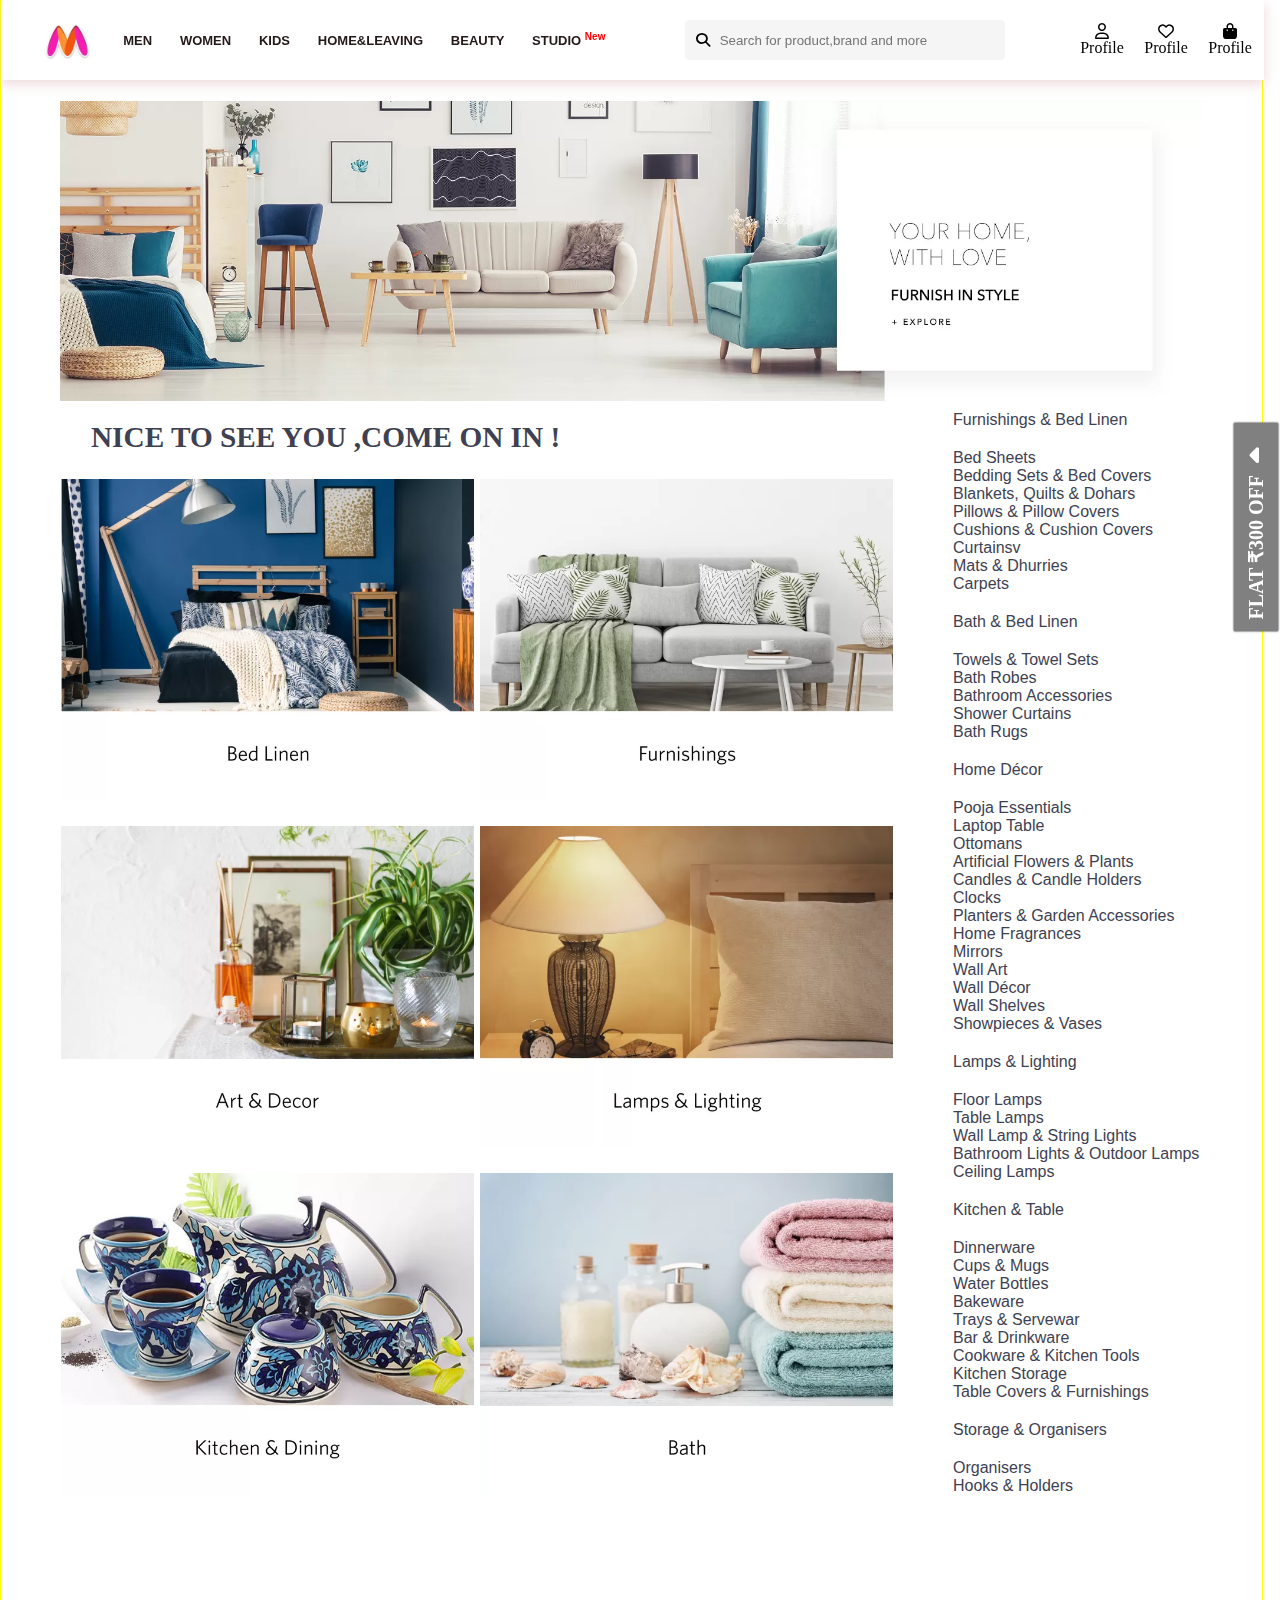
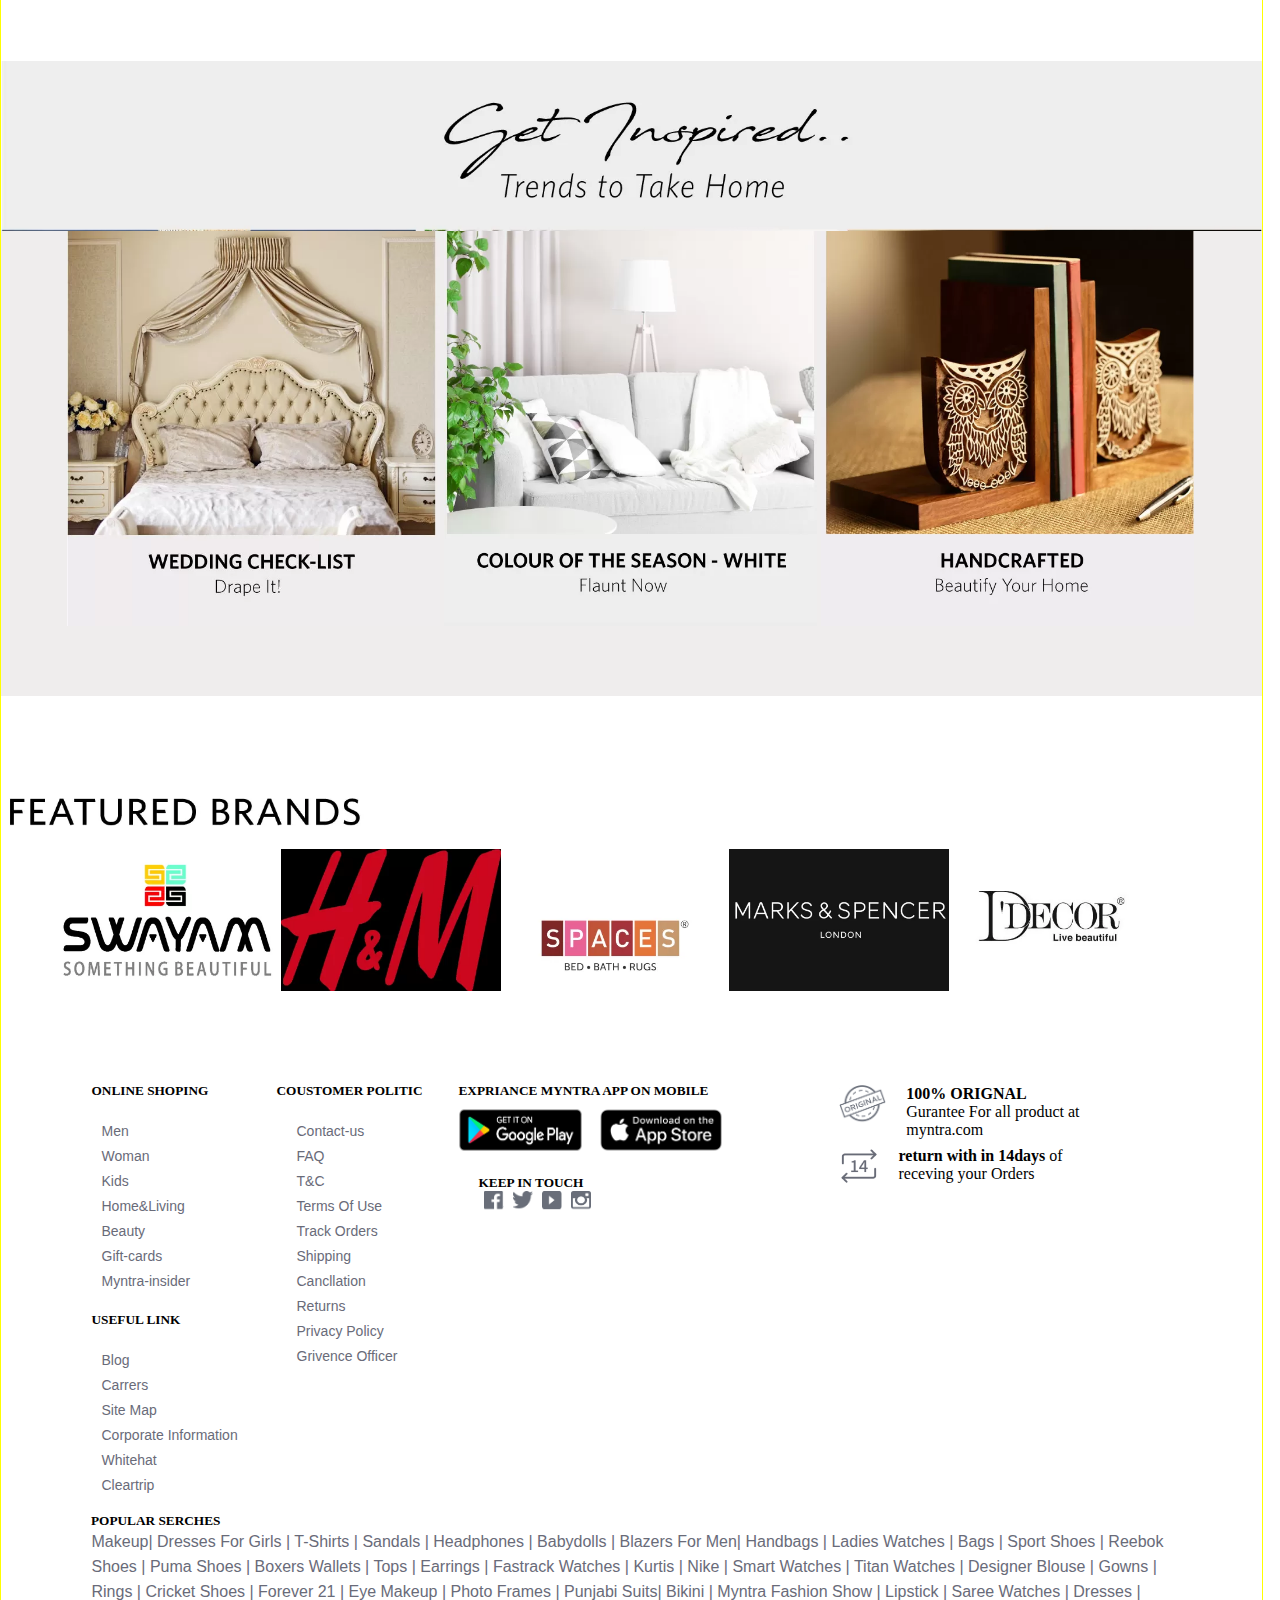
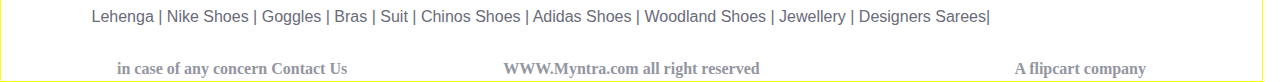
==== home&leaving.html @ 9f78d3a7 "init" ====
<!DOCTYPE html>
<html lang="en">
<head>
   
    <title>Document</title>
    <link rel="stylesheet" href="css/style.css">
    <link rel="stylesheet" href="https://cdnjs.cloudflare.com/ajax/libs/font-awesome/6.7.2/css/all.min.css"  />

</head>
<body>
    <header>
    <div class="container">
        <div class="logo"><a href="index.html"><img src="myntra.jpg" alt="" width="100%" height="100%"></a></div>
     <nav>
        <div><a href="">MEN</a> <div class="mega-menu">
            <div class="c-1">
                <ul>
                    <h4 style="color: palevioletred; margin-top: 10px;">Top Wear</h4>
                    
                        <li>Kurtas & Suits</li>
                        <li>Kurtis, Tunics & Tops</li>
                        <li>Sarees</li>
                        <li>Ethnic Wear</li>
                        <li>Leggings, Salwars & Churidars</li>
                        <li>Skirts & Palazzos</li>
                        <li>Dress Materials</li>
                        <li>Lehenga Cholis</li>
                        <li>Dupattas & Shawls</li>
                        <li>Jackets</li>
                     </ul>
                     <ul>
                        <h4 style="color: palevioletred; margin-top: 30px;">Indian & Festiv Wear</h4>
                       
                            <li>Kurtas & Kurta Sets</li>
                            <li>Sherwanis</li>
                            <li>Nehru Jackets</li>
                            <li>Dhotis</li>
                          </ul>
            </div>
            <div class="c-2">
                <ul>
                    <h4 style="color: palevioletred; margin-top: 10px;">Bottom-wear</h4>
                    
                        <li>Jeans</li>
                        <li>Casual Trousers</li>
                        <li>Formal Trousers</li>
                        <li>Shorts</li>
                        <li>Track Pants & Joggers</li>
                      
                      
                </ul>
                <ul>
                    <h4 style="color: palevioletred; margin: top 20px; ;">innerwear & slepwear</h4>
                    
                        <li>Briefs & Trunks</li>
                        <li>Boxers</li>
                        <li>Vests</li>
                        <li>Sleepwear & Loungewear</li>
                        <li>Thermals</li>
                      
                      
                </ul>
                <h4 style="color: palevioletred; margin-top: 30px;">Plus size</h4>
            </div>
            <div class="c-3">
                <ul>
                    <h4 style="color: palevioletred; margin-top: 10px;">Foot wear</h4>
                    
                        <li>Casual Shoes</li>
                        <li>Sports Shoes</li>
                        <li>Formal Shoes</li>
                        <li>Sneakers</li>
                        <li>Sandals & Floaters</li>
                        <li>Flip Flops</li>
                        <li>Socks</li>
                      
                      
                </ul>
                <h4 style="color: palevioletred; margin-top: 20px;">personal care & Grooming</h4>
                <h4 style="color: palevioletred; margin-top: 30px;">Sunglasses & Fram </h4>
                <h4 style="color: palevioletred; margin-top: 40px;">Watches</h4>
            </div>
            <div class="c-4">
                <ul>
                    <h4 style="color: palevioletred; margin-top: 10px;">Sports & ActiveWear</h4>
                    
                        <li>Sports Shoes</li>
                        <li>Sports Sandals</li>
                        <li>Active T-Shirts</li>
                        <li>Track Pants & Shorts</li>
                        <li>Tracksuits</li>
                        <li>Jackets & Sweatshirts</li>
                        <li>Sports Accessories</li>
                        <li>Swimwear</li>
                       </ul>
                       <ul>
                        <h4 style="color: palevioletred; margin-top: 30px;"> Godgest</h4>
                        <ul>
                            <li>Smart Wearables</li>
                            <li>Fitness Gadgets</li>
                            <li>Headphones</li>
                            <li>Speakers</li>
                          </ul>
                          
                       </ul>
            </div>
            <div class="c-5">
                <ul>
                    <h4 style="color: palevioletred; margin-top: 10px;">Fashion Assecorees</h4>
                    
                        <li>Wallets</li>
                        <li>Belts</li>
                        <li>Perfumes & Body Mists</li>
                        <li>Trimmers</li>
                        <li>Deodorants</li>
                        <li>Ties, Cufflinks & Pocket Squares</li>
                        <li>Accessory Gift Sets</li>
                        <li>Caps & Hats</li>
                        <li>Mufflers, Scarves & Gloves</li>
                        <li>Phone Cases</li>
                        <li>Rings & Wristwear</li>
                        <li>Helmets</li>
                        </ul>
                        <h4 style="color: palevioletred; margin-top: 30px;">Bags & backpacks</h4>
                        <h4 style="color: palevioletred; margin-top: 30px;">Loggeses & Trollyes</h4>
            </div>
        </div>
        </div>
        <div><a href="">WOMEN</a>
            <div class="mega-menu">
                <div class="c-1">
                    <ul>
                        <h4 style="color: palevioletred; margin-top: 10px;">indian & Fusion wear</h4>
                        
                        
                            <li>Kurtas & Suits</li>
                            <li>Kurtis, Tunics & Tops</li>
                            <li>Sarees</li>
                            <li>Ethnic Wear</li>
                            <li>Leggings, Salwars & Churidars</li>
                            <li>Skirts & Palazzos</li>
                            <li>Dress Materials</li>
                            <li>Lehenga Cholis</li>
                            <li>Dupattas & Shawls</li>
                            <li>Jackets</li>
                          
                          
                         </ul>
                         <ul>
                            <h4 style="color: palevioletred; margin-top: 30px;">Belts, Scarves & More</h4>
                            <h4 style="color: palevioletred; margin-top: 40px;">Watches & Wearables</h4>
                           
                              
                              </ul>
                </div>
                <div class="c-2">
                    <ul>
                        <h4 style="color: palevioletred; margin-top: 10px;">Westa Wear</h4>
                        
                        
                            <li>Dresses</li>
                            <li>Tops</li>
                            <li>Tshirts</li>
                            <li>Jeans</li>
                            <li>Trousers & Capris</li>
                            <li>Shorts & Skirts</li>
                            <li>Co-ords</li>
                            <li>Playsuits</li>
                            <li>Jumpsuits</li>
                            <li>Shrugs</li>
                            <li>Sweaters & Sweatshirts</li>
                            <li>Jackets & Coats</li>
                            <li>Blazers & Waistcoats</li>
                            <h4 style="color: palevioletred; margin-top: 30px;">Plus size</h4>
                          </ul>
                   
                   
                </div>
                <div class="c-3">
                    <ul>
                        <h4 style="color: palevioletred; margin-top: 10px;">Meternity</h4>
                        <h4 style="color: palevioletred; margin-top: 20px;">Sunglasses & Fram</h4>
                        <h4 style="color: palevioletred; margin-top: 20px;">footwear</h4>
                             <li>Flats</li>
                            <li>Casual Shoes</li>
                            <li>Sports Shoes</li>
                            <li>Formal Shoes</li>
                            <li>Sneakers</li>
                            <li>Sandals & Floaters</li>
                            <li>Flip Flops</li>
                            <li>Socks</li>
                          
                          
                    </ul>
                   
                   <ul> <h4 style="color: palevioletred; margin-top: 20px;">personal care & Grooming</h4>
                    
                        <li>Clothing</li>
                        <li>Footwear</li>
                        <li>Sports Accessories</li>
                        <li>Sports Equipment</li>
                      
                      
                   </ul>
                </div>
                <div class="c-4">
                    <ul>
                        <h4 style="color: palevioletred; margin-top: 10px;">Lingri & slepwear</h4>
                        
                        
                            <li>Bra</li>
                            <li>Briefs</li>
                            <li>Shapewear</li>
                            <li>Sleepwear & Loungewear</li>
                            <li>Swimwear</li>
                            <li>Camisoles & Thermals</li>
                          
                          
                           </ul>
                           <ul>
                            <h4 style="color: palevioletred; margin-top: 30px;"> Beauty and personal care</h4>
                            <ul>
                                
                                    <li>Makeup</li>
                                    <li>Skincare</li>
                                    <li>Premium Beauty</li>
                                    <li>Lipsticks</li>
                                    <li>Fragrances</li>
                             
                              
                            </ul>
                </div>
                <div class="c-5">
                    <ul>
                        <h4 style="color: palevioletred; margin-top: 10px;">Gadgets</h4>
                        
                        
                            <li>Smart Wearables</li>
                            <li>Fitness Gadgets</li>
                            <li>Headphones</li>
                            <li>Speakers</li>
                          
                          
                            </ul>
                           <ul> <h4 style="color: palevioletred; margin-top: 30px;">Jewellery</h4>
                            
                                <li>Fashion Jewellery</li>
                                <li>Fine Jewellery</li>
                                <li>Earrings</li>

                                <h4 style="color: palevioletred; margin-top: 30px;">backpacks</h4>
                            <h4 style="color: palevioletred; margin-top: 30px;">Handbags, Bags & Wallets</h4>
                            <h4 style="color: palevioletred; margin-top: 30px;">Luggages & Trolleys</h4>
                              
                              
                        </ul>
                            
                           
                </div>
            </div>
           
            
        </div>
        <div><a href="">KIDS</a>
            <div class="mega-menu">
                <div class="c-1">
                    <ul>
                        <h4 style="color: palevioletred; margin-top: 10px;">Boys clothing</h4>
                        
                            <li>T-Shirts</li>
                            <li>Shirts</li>
                            <li>Shorts</li>
                            <li>Jeans</li>
                            <li>Trousers</li>
                            <li>Clothing Sets</li>
                            <li>Ethnic Wear</li>
                            <li>Track Pants & Pyjamas</li>
                            <li>Jacket, Sweater & Sweatshirts</li>
                            <li>Party Wear</li>
                            <li>Innerwear & Thermals</li>
                            <li>Nightwear & Loungewear</li>
                            <li>Value Packs</li>
                          
                          
                           
                         </ul>
                        
                </div>
                <div class="c-2">
                    <ul>
                        <h4 style="color: palevioletred; margin-top: 10px;">Bottom-wear</h4>
                        
                        
                            <li>Dresses</li>
                            <li>Tops</li>
                            <li>Tshirts</li>
                            <li>Clothing Sets</li>
                            <li>Lehenga Choli</li>
                            <li>Kurta Sets</li>
                            <li>Party Wear</li>
                            <li>Dungarees & Jumpsuits</li>
                            <li>Skirts & Shorts</li>
                            <li>Tights & Leggings</li>
                            <li>Jeans, Trousers & Capris</li>
                            <li>Jacket, Sweater & Sweatshirts</li>
                            <li>Innerwear & Thermals</li>
                            <li>Nightwear & Loungewear</li>
                            <li>Value Packs</li>
                          
                          
                          
                          
                    </ul>
                   
                   
                </div>
                <div class="c-3">
                    <ul>
                        <h4 style="color: palevioletred; margin-top: 10px;">Foot wear</h4>
                        
                        
                            <li>Casual Shoes</li>
                            <li>Flipflops</li>
                            <li>Sports Shoes</li>
                            <li>Flats</li>
                            <li>Sandals</li>
                            <li>Heels</li>
                            <li>School Shoes</li>
                            <li>Socks</li>
                     </ul>
                     <ul>
                    <h4 style="color: palevioletred; margin-top: 10px;">personal care & Grooming</h4>
                    
                        <li>Casual Shoes</li>
                        <li>Flipflops</li>
                        <li>Sports Shoes</li>
                        <li>Flats</li>
                        <li>Sandals</li>
                        <li>Heels</li>
                        <li>School Shoes</li>
                        <li>Socks</li>
                      
                      
                   </ul>
                </div>
                <div class="c-4">
                    <ul>
                        <h4 style="color: palevioletred; margin-top: 10px;">Infants</h4>
                        
                        
                            <li>Bodysuits</li>
                            <li>Rompers & Sleepsuits</li>
                            <li>Clothing Sets</li>
                            <li>Tshirts & Tops</li>
                            <li>Dresses</li>
                            <li>Bottom Wear</li>
                            <li>Winter Wear</li>
                            <li>Innerwear & Sleepwear</li>
                            <li>Infant Care</li>
                            <h4 style="color: palevioletred; margin-top: 30px;">Home&Bath</h4>
                            <h4 style="color: palevioletred; margin-top: 30px;"> Personal Care</h4>
                          
                           </ul>
                           
                            
                           
                </div>
                <div class="c-5">
                    <ul>
                        <h4 style="color: palevioletred; margin-top: 10px;">Kids Assecerios</h4>
                        
                        
                            <li>Bags & Backpacks</li>
                            <li>Watches</li>
                            <li>Jewellery & Hair Accessories</li>
                            <li>Sunglasses</li>
                            <li>Masks & Protective Gears</li>
                            <li>Caps & Hats</li>
                          
                          
                            </ul>
                           <ul><h4 style="color: palevioletred; margin-top: 30px;">Brands</h4>
                            
                                <li>H&M</li>
                                <li>Max Kids</li>
                                <li>Pantaloons</li>
                                <li>United Colors Of Benetton Kids</li>
                                <li>YK</li>
                                <li>U.S. Polo Assn. Kids</li>
                                <li>Mothercare</li>
                                <li>HRX</li>
                              
                              
                            </ul>
                           
                </div>
            </div>
           
            
        </div>
        <div><a href="index.html">HOME&LEAVING</a>
            <div class="mega-menu">
                <div class="c-1">
                    <ul>
                        <h4 style="color: gold; margin-top: 10px;">Beds In Furnishing</h4>
                        
                    
                            <li>Bed Runners</li>
                            <li>Mattress Protectors</li>
                            <li>Bedsheets</li>
                            <li>Bedding Sets</li>
                            <li>Blankets, Quilts & Dohars</li>
                            <li>Pillows & Pillow Covers</li>
                            <li>Bed Covers</li>
                            <li>Diwan Sets</li>
                            <li>Chair Pads & Covers</li>
                            <li>Sofa Covers</li>
                          
                          
                         </ul>
                         <ul>
                            <h4 style="color: gold; margin-top: 30px;">Flooring</h4>
                           
                            
                                <li>Floor Runners</li>
                                <li>Carpets</li>
                                <li>Floor Mats & Dhurries</li>
                                <li>Door Mats</li>
                              
                              
                              </ul>
                </div>
                <div class="c-2">
                    <ul>
                        <h4 style="color:gold; margin-top: 10px;">bath</h4>
                        
                        
                            <li>Bath Towels</li>
                            <li>Hand & Face Towels</li>
                            <li>Beach Towels</li>
                            <li>Towels Set</li>
                            <li>Bath Rugs</li>
                            <li>Bath Robes</li>
                            <li>Bathroom Accessories</li>
                            <li>Shower Curtains</li>
                         </ul>
                    <ul>
                        <h4 style="color: gold; margin: top 20px; ;">Lamps&Lighting</h4>
                        
                        
                            <li>Floor Lamps</li>
                            <li>Ceiling Lamps</li>
                            <li>Table Lamps</li>
                            <li>Wall Lamps</li>
                            <li>Outdoor Lamps</li>
                            <li>String Lights</li>
                         </ul>
                   
                </div>
                <div class="c-3">
                    <ul>
                        <h4 style="color: gold; margin-top: 10px;">Home Decor</h4>
                        
                        
                            <li>Plants & Planters</li>
                            <li>Aromas & Candles</li>
                            <li>Clocks</li>
                            <li>Mirrors</li>
                            <li>Wall Décor</li>
                            <li>Festive Decor</li>
                            <li>Pooja Essentials</li>
                            <li>Wall Shelves</li>
                            <li>Fountains</li>
                            <li>Showpieces & Vases</li>
                            <li>Ottoman</li>
                          
                            <h4 style="color: gold; margin-top: 20px;">Cushion&Cushion Cover</h4>
                            <h4 style="color: gold; margin-top: 30px;">Cortains </h4>   
                          
                    </ul>
        
                </div>
                <div class="c-4">
                    <ul>
                        <h4 style="color: gold; margin-top: 10px;">Home & gift sets</h4>
                        <h4 style="color:gold; margin-top: 20px;">Kitchan & Table</h4>
                        
                            <li>Table Runners</li>
                            <li>Dinnerware & Serveware</li>
                            <li>Cups and Mugs</li>
                            <li>Bakeware & Cookware</li>
                            <li>Kitchen Storage & Tools</li>
                            <li>Bar & Drinkware</li>
                            <li>Table Covers & Furnishings</li>
                             </ul>
                           <ul>
                            <h4 style="color: gold; margin-top: 30px;"> Storage</h4>
                            
                                <li>Bins</li>
                                <li>Hangers</li>
                                <li>Organisers</li>
                                <li>Hooks & Holders</li>
                                <li>Laundry Bags</li>
                              
                              
                           </ul>
                </div>
                <div class="c-5">
                    <ul style="line-height: 20px;">
                        <h4 style="color: gold; margin-top: 10px; ">Brands</h4>
                        
                        
                            <li>H&M</li>
                            <li>Marks & Spencer</li>
                            <li>Home Centre</li>
                            <li>Spaces</li>
                            <li>D'Decor</li>
                            <li>Story@Home</li>
                            <li>Pure Home & Living</li>
                            <li>Swayam</li>
                            <li>Raymond Home</li>
                            <li>Maspar</li>
                            <li>My Trident</li>
                            <li>Cortina</li>
                            <li>Random</li>
                            <li>Ellementry</li>
                            <li>ROMEE</li>
                            <li>SEJ by Nisha Gupta</li>
                          
                          
                            </ul>
                           
                </div>
            </div>
           
            
        </div>
        <div><a href="">BEAUTY</a>
            <div class="mega-menu">
                <div class="c-1">
                    <ul>
                        <h4 style="color: #0db7af; margin-top: 10px;">Makeup</h4>
                        
                        
                            <li>Lipstick</li>
                            <li>Lip Gloss</li>
                            <li>Lip Liner</li>
                            <li>Mascara</li>
                            <li>Eyeliner</li>
                            <li>Kajal</li>
                            <li>Eyeshadow</li>
                            <li>Foundation</li>
                            <li>Primer</li>
                            <li>Concealer</li>
                            <li>Compact</li>
                            <li>Nail Polish</li>
                          
                          
                         </ul>
                         
                </div>
                <div class="c-2">
                    <ul>
                        <h4 style="color:#0db7af; margin-top: 10px;">Skin-Care & Body</h4>
                        
                        
                            <li>Face Moisturiser</li>
                            <li>Cleanser</li>
                            <li>Masks & Peel</li>
                            <li>Sunscreen</li>
                            <li>Serum</li>
                            <li>Face Wash</li>
                            <li>Eye Cream</li>
                            <li>Lip Balm</li>
                            <li>Body Lotion</li>
                            <li>Body Wash</li>
                            <li>Body Scrub</li>
                            <li>Hand Cream</li>
                            
                            
                            <h4 style="color: #0db7af; margin: top 20px; ;">Body Care</h4>
                            <h4 style="color: #0db7af; margin: top 20px; ;">Masks</h4>
                           </ul>
                   
                  
                </div>
                <div class="c-3">
                    <ul>
                        <h4 style="color:#0db7af; margin-top: 10px;">Hearcare</h4>
                        
                        
                            <li>Shampoo</li>
                            <li>Conditioner</li>
                            <li>Hair Cream</li>
                            <li>Hair Oil</li>
                            <li>Hair Gel</li>
                            <li>Hair Color</li>
                            <li>Hair Serum</li>
                            <li>Hair Accessory</li>
                             <h4 style="color: #0db7af; margin-top: 20px;">Fragrances</h4>
                            <li>Perfume</li>
                            <li>Deodorant</li>
                            <li>Body Mist</li>
                          
                          
                    </ul>
                   
                   
                </div>
                <div class="c-4">
                    <ul>
                        <h4 style="color: #0db7af; margin-top: 10px;">>Appliances</h4>
                        
                    
                            
                            <li>Hair Straightener</li>
                            <li>Hair Dryer</li>
                            <li>Epilator</li>
                            <h4 style="color: #0db7af; margin-top: 30px;"> Men's Grooming</h4>
                            <li>Trimmers</li>
                            <li>Beard Oil</li>
                            <li>Hair Wax</li>
                            <h4 style="color: #0db7af; margin-top: 30px;">Beauty Gift & Makeup Set</h4>
                            <li>Beauty Gift</li>
                            <li>Makeup Kit</li>
                            <h4 style="color: #0db7af; margin-top: 30px;">Premium Beauty</h4>
                            <h4 style="color: #0db7af; margin-top: 30px;">Wellness & Hygiene</h4>
                             <ul>
                           
                           
                </div>
                <div class="c-5">
                    <ul style="line-height: 25px;">
                        <h4 style="color: #0db7af; margin-top: 10px;">Top Brands</h4>
                    
                            <li>Lakme</li>
                            <li>Maybelline</li>
                            <li>LOreal</li>
                            <li>Philips</li>
                            <li>Bath & Body Works</li>
                            <li>THE BODY SHOP</li>
                            <li>Biotique</li>
                            <li>Mamaearth</li>
                            <li>MCaffeine</li>
                            <li>Nivea</li>
                            <li>Lotus Herbals</li>
                            <li>LOreal Professionnel</li>
                            <li>KAMA AYURVEDA</li>
                            <li>M.A.C</li>
                            <li>Forest Essentials</li>
                             </ul>
                           
                </div>
            </div>
        </div>
        <div><a href="">STUDIO</a>
        <sup style="color: red; font-size: 10px;">New</sup>
    <div class="mega-menu-2">
        <div style="width: 103px; height: 29px; margin:auto; margin-top: 10px; "><img src="c:\Users\HP\Downloads\studio-logo-new.svg" width="100%" height="100%" alt=""></div>
        <h3 style="text-align: center; margin-top: 20px; ">Your daily inspiration for everything fashion</h3>
        <div style="width: 514px; height: 274px;margin: auto; margin-top: 20px;"><img src="image/virat.jpg" width="100%" height="100%" alt=""></div>
        <div style="width:150px ; height: 29px; margin: auto; border: 1px solid black; margin-top: 20px;"><h3 style="text-align: center; margin-top: 5px;">EXPLOR STUDIO ></h3></div>
        
        
    </div>
    </div>
        
     </nav>
     <div class="search-box">
        <i class="fa-solid fa-magnifying-glass"></i>
        <input placeholder="Search for product,brand and more" type="text">
     </div>

     <div class="profile-section">
        <div><i class="fa-regular fa-user"></i>
        <span>Profile</span></div>
        <div><i class="fa-regular fa-heart"></i>
            <span>Profile</span></div>
            <div><i class="fa-solid fa-bag-shopping"></i>
                <span>Profile</span>
        </div>
     </div>

       
        
    </div>
    <div class="offer">
        <div class="offer-icon"> <i class="fa-solid fa-caret-up"></i></div>
        <p style="transform: rotate(180deg);">FLAT ₹300 OFF</p>
     </div>
    <div class="h1">
        <img src="image/home.jpg" width="100%" height="100%" alt="">
    </div>
    <div class="h2">
    <div class="h2-1">
        <h3 style="margin-top: 20px; color: #3e4152; margin-left: 30px;">NICE TO SEE YOU ,COME ON IN !</h3>
        <div class="p1">
            <img class="item1" src="image/bedline.jpg" width="413px" height="100%" alt="">
            <img class="item1" src="image/furnishing.jpg" width="413px" height="100%" alt="">
        </div>
        <div class="p2">
            <img class="item1" src="image/art.jpg" width="413px" height="100%" alt="">
            <img class="item1" src="image/lamp.jpg" width="413px" height="100%" alt="">
        </div>
        <div class="p3">
            <img class="item1" src="image/kitchan.jpg" width="413px" height="100%" alt="">
            <img class="item1" src="image/bath.jpg" width="413px" height="100%"  alt="">
        </div>
        
    </div>
    <div class="h2-2">
        <ul style="margin-left: 50px; list-style: none;">
           <li style="margin-top: 10px;"> Furnishings & Bed Linen</li>
           <li style="margin-top: 20px; ">Bed Sheets</li>
           <li>Bedding Sets & Bed Covers</li>
           <li>Blankets, Quilts & Dohars</li>
           <li>Pillows & Pillow Covers</li>
           <li>Cushions & Cushion Covers</li>
           <li>Curtainsv
            <li>Mats & Dhurries</li>
            <li>Carpets</li>
            <li style="margin-top: 20px;  ">Bath & Bed Linen</li>
            <li style="margin-top: 20px;  ">Towels & Towel Sets</li>
            <li>Bath Robes</li>
            <li>Bathroom Accessories</li>
            <li>Shower Curtains</li>
            <li>Bath Rugs</li>
            <li style="margin-top: 20px;  ">Home Décor</li>
            <li style="margin-top: 20px;  ">Pooja Essentials</li>
            <li>Laptop Table</li>
            <li>Ottomans</li>
            <li>Artificial Flowers & Plants</li>
            <li>Candles & Candle Holders</li>
            <li>Clocks</li>
            <li>Planters & Garden Accessories</li>
            <li>Home Fragrances</li>
            <li>Mirrors</li>
            <li>Wall Art</li>
            <li>Wall Décor</li>
            <li>Wall Shelves</li>
            <li>Showpieces & Vases</li>
            <li style="margin-top: 20px;  ">Lamps & Lighting</li>
            <li style="margin-top: 20px;  ">Floor Lamps</li>
            <li>Table Lamps</li>
            <li>Wall Lamp & String Lights</li>
            <li>Bathroom Lights & Outdoor Lamps</li>
            <li>Ceiling Lamps</li>
            <li style="margin-top: 20px;  ">Kitchen & Table</li>
            <li style="margin-top: 20px;  ">Dinnerware</li>
            <li>Cups & Mugs</li>
            <li>Water Bottles</li>
            <li>Bakeware</li>
            <li>Trays & Servewar</li>
            <li>Bar & Drinkware</li>
            <li>Cookware & Kitchen Tools</li>
            <li>Kitchen Storage</li>
            <li>Table Covers & Furnishings</li>
            <li style="margin-top: 20px; ">Storage & Organisers</li>
            <li style="margin-top: 20px;  ">Organisers</li>
            <li>Hooks & Holders</li>
        </ul>
    </div>
     </div>
     <div class="h3"><img src="image/trend.jpg" width="100%" height="100%" alt=""></div>
     <div class="h4">
        <div class="h4-1">
            <img src="image/drap.jpg" width="373px" height="395px" alt="">
            <img src="image/flaunt.jpg" width="373px" height="395px" alt="">
            <img src="image/b.jpg" width="373px" height="395px" alt="">
        </div>
     </div>
     <div class="h5"><img src="image/h5.jpg" width="100%" height="100%" alt=""></div>
     <div class="h6">
        <div class="h6-1">
            <img src="image/h6-1.webp" width="220px" height="142px" alt="">
            <img src="image/h6-2.webp" width="220px" height="142px" alt="">
            <img src="image/h6-3.webp" width="220px" height="91px" alt="">
            <img src="image/h6-4.webp" width="220px" height="142px" alt="">
            <img src="image/h6-5.webp" width="220px" height="132px" alt="">
        </div>
     </div>
      <div class="top-contain">
            <div class="colum-1">
              <H5>ONLINE SHOPING </H5>
              <ul class="menu">
                <li><a href="">Men</a></li>
                <li><a href="">Woman</a></li>
                <li><a href="">Kids</a></li>
                <li><a href="">Home&Living</a></li>
                <li><a href="">Beauty</a></li>
                <li><a href="">Gift-cards</a></li>
                <li><a href="">Myntra-insider</a></li>
              </ul>
              <h5 >USEFUL LINK</h5>
              <ul class="menu">
                <li><a href="">Blog</a></li>
                <li><a href="">Carrers</a></li>
                <li><a href="">Site Map</a></li>
                <li><a href="">Corporate Information</a></li>
                <li><a href="">Whitehat</a></li>
                <li><a href="">Cleartrip</a></li>
              </ul>
            </div>
            <div class="colum-2">
                <h5>COUSTOMER POLITIC</h5>
                <ul class="menu-2">
                    <li><a href="">Contact-us</a></li>
                    <li><a href="">FAQ</a></li>
                    <li><a href="">T&C</a></li>
                    <li><a href="">Terms Of Use</a></li>
                    <li><a href="">Track Orders</a></li>
                    <li><a href="">Shipping</a></li>
                    <li><a href="">Cancllation</a></li>
                    <li><a href="">Returns</a></li>
                    <li><a href="">Privacy Policy</a></li>
                    <li><a href="">Grivence Officer</a></li>
                </ul>
            </div>
            <div class="colum-3">
                <h5>EXPRIANCE MYNTRA APP ON MOBILE</h5>
                <div class="store">
                <div class="play-store"><img src="image/play-store.jpg" alt="" width="123px" height="42px"></div>
                <div class="apple"><img src="image/apple.jpg" alt="" width="122px" height="42px"></div>
             </div>
              <div class="touch">
                <h5 style="padding-top: 20PX;">KEEP IN TOUCH</h5>
                <img style="margin-left:5px ;" src="image/FACBOOK.jpg" alt="" width="20px" height="20px">
                <img style="margin-left:5px ;" src="image/twitter,.jpg" alt="" width="20px" height="20px">
                <img style="margin-left:5px ;" src="image/youtube.jpg" alt="" width="20px" height="20px">
                <img style="margin-left:5px ;" src="image/instagram.jpg" alt="" width="20px" height="20px">
             </div>

             </div>
             <div class="colum-4">
                <div class="rakesh">
                    <img src="image/columm-4.jpg" width="48px" height="40x" alt="">
                    <p style="margin-left: 20px;"><b>100% ORIGNAL</b>  Gurantee For all product at myntra.com </p>
                </div>
                <div class="sunil">
                    <img src="image/colum-4-2.jpg" width="48px" height="40px" alt="">
                    <p style="margin-left: 20px;"><b>return with in 14days </b>of receving your Orders</p>
                </div>

             </div>

            
              
            </div>
            <div style="margin-left: 90px;"> <h5>POPULAR SERCHES</h5></div>
            <div class="paregraph-1">
                <p>Makeup|  Dresses For Girls | T-Shirts | Sandals | Headphones | Babydolls | Blazers For Men|  Handbags | Ladies Watches | Bags | Sport Shoes | Reebok Shoes | Puma Shoes | Boxers  Wallets | Tops | Earrings | Fastrack Watches | Kurtis | Nike | Smart Watches | Titan Watches | Designer Blouse | Gowns | Rings | Cricket Shoes | Forever 21 | Eye Makeup | Photo Frames | Punjabi Suits|  Bikini | Myntra Fashion Show | Lipstick | Saree  Watches | Dresses | Lehenga | Nike Shoes | Goggles | Bras | Suit | Chinos  Shoes | Adidas Shoes | Woodland Shoes | Jewellery | Designers Sarees|</p>
            </div>
            <div class="container-3">
                <div style="width: 326px; height: 20px; color: #94969f; text-align: start;"><h4>in case of any concern <a href="">Contact Us</a></h4></div>
                <div style="width: 326px; height: 20px; color: #94969f; text-align: center;"><h4>WWW.Myntra.com all right reserved </h4></div>
                <div style="width: 326px; height: 20px; color: #94969f; text-align: end;"><h4>A flipcart company</h4></div>
            </div>
    
    
</header>

    
</body>
</html>
---- css/style.css ----
*{
    margin: 0px;
    padding: 0px;
    box-sizing: border-box;
}
a{
    color: inherit;
    text-decoration: none;
}
 header{
    width: 1263px;
    border: 1px solid yellow;
   
   

 }
.container{
    width: 1263px;
    /* border: 1px solid red; */
    height: 80px;
    display: flex;
    justify-content: space-between;
    align-items: center;
    box-shadow: 0 4px 12px 0 rgba(222, 178, 182, 0.5);
    background-color: white;
    position: fixed;
    top: 0;
    /* margin-bottom: 30px; */

}
.logo{
    width: 53px;
    height: 55px;
    margin-left:40px ;
}
nav{
    width: 510px;
    height: 100%;
    /* border: 1px solid red; */
    display: flex;
    justify-content: space-around;
    align-items: center;
    font-size: 13px;
    color: rgb(36, 24, 24);
    font-family: Arial, Helvetica, sans-serif;
    font-weight: bolder;
    margin-left: -50px;
    

}
.search-box{
    width: 320px;
    height: 40px;
    border: 1px solid #f5f5f6;
    display: flex;
    align-items: center;
    gap: 10px;
    background-color:#f5f5f6;
    color: black;
    border-radius:4px;
    font-size: 14px;
    

    
}
    .search-box input{
        width: 100%;
        background-color: #f5f5f6;
        border: none;
        outline: none;
        

    }
    .search-box i{
        margin-left: 10px;

    }

.profile-section{
    width: 194px;
    height: 40px;
    /* border: 1px solid pink; */
    display: flex;
    
}
.profile-section>div{
    width: 33%;
    /* border: 1px solid red; */
    display: flex;
    flex-direction: column;
    justify-content: center;
    align-items: center;

    
}
.flat-off{
    width: 1063px;
    height: 83px;
    /* border: 1px solid red ; */
    margin: auto;
    margin-top: 100px;


}
.banner-2{
    width: 1063px;
    height: 279px;
    /* border: 1px solid red; */
    margin: auto;

}
.banner-3{
    width: 1063px;
    height: 130px;
    /* border: 1px solid black; */
    margin: auto;
    display: flex;

}
.banner-4{
    width: 1063px;
    height: 15px;
    /* border: 1px solid blue; */
    margin: auto;
    display: flex;

}
.banner-5{
    width: 1063px;
    height: 110px;
    /* border: 1px solid red; */
    margin: auto;

}
.banner-6{
    width: 1063px;
    height: 199px;
    /* border: 1px solid blue; */
    margin: auto;
    display: flex;

}
.banner-7{
    width: 1063px;
    height: 83px;
    margin: auto;
    margin-top: 28px;


}
.banner-8{
    width: 1063px;
    height: 199px;
    margin: auto;
    display: flex;
}
.banner-9{
    width: 1063px;
    height: 83px;
    margin: auto;
    margin-top: 28px;

}
.banner-10{
    width: 1063px;
    height: 199px;
    /* border: 1px solid blue; */
    margin: auto;
    display: flex;
}
.banner-11{
    width: 1063px;
    height: 199px;
    /* border: 1px solid blue; */
    margin: auto;
    display: flex;
    margin-top: 70px;
}
.banner-12{
    width: 1063px;
    height: 199px;
    /* border: 1px solid blue; */
    margin: auto;
    display: flex;
    margin-top: 70px;
}
.banner-13{
    width: 1063px;
    height: 199px;
    /* border: 1px solid blue; */
    margin: auto;
    display: flex;
    margin-top: 70px;
}
.banner-14{
    width: 1063px;
    height: 199px;
    /* border: 1px solid blue; */
    margin: auto;
    display: flex;
    margin-top: 70px;
}
.banner-15{
    width: 1063px;
    height: 199px;
    /* border: 1px solid blue; */
    margin: auto;
    display: flex;
    margin-top: 70px;
}
.banner-16{
    width: 1063px;
    height: 199px;
    /* border: 1px solid blue; */
    margin: auto;
    display: flex;
    margin-top: 70px;
}
.banner-16>div{
      margin: auto;
}
/* footer start  */
footer{
    width: 1263px;
    background-color:#FAFBFC;
    margin-top: 80px;


}
.top-contain{
    width: 1080px;
    height: 430px;
    /* border: 1px solid red; */
    margin: auto;
    display: flex;
}
.colum-1{
    width: 175px;
    height: 430px;
    /* border: 1px solid red; */
}
.menu{
    padding-top: 20px;
    font-family: Arial, Helvetica, sans-serif;
    font-size: 14px;
    color: #696b79;
    line-height: 25px;
    list-style: none;
}
H5{
    font-weight: bolder; 
     color: black; 
    padding-top: 18px;
}
.colum-2{
    width: 162px;
    height: 298px;
    /* border: 1px solid green; */
    margin-left: 10px;
}
.menu-2{
    padding-top: 20px;
    font-family: Arial, Helvetica, sans-serif;
    font-size: 14px;
    color: #696b79;
    line-height: 25px;
    list-style: none;
    margin-left: 20px;
}
.colum-3{
    width: 380px;
    height: 175px;
    /* border: 1px solid red; */
    margin-left: 20px;

}
.store{
    width: 282px;
    height: 46px;
    /* border: 1px solid red; */
    display: flex;
    margin-top: 10px;
    
}
.play-store{
    width: 149px;
    height: 19px;
    /* border: 1px solid green; */

}
.apple{
    width: 149px;
    height: 19px;
    /* border: 1px solid yellow; */

}
.touch{
    width: 360px;
    height: 19px;
    margin-left: 20px;    
}
.colum-4{
    width: 250px;
    height: 160px;
    /* border: 1px solid red; */
}
.rakesh{
    width: 250px;
    height: 42px;
    /* border: 1px solid black; */
    display: flex;
    margin-top: 20px;
}
.sunil{
    width: 250px;
    height: 42px;
    /* border: 1px solid black; */
    display: flex;
    margin-top: 20px;
}
.paregraph-1{
    width:1080px ;
    height: 131px;
    /* border: 1px solid black; */
    margin: auto;
    font-family: Arial, Helvetica, sans-serif;
    color: #696b79;
    line-height: 25px;
}
.container-3{
    width: 1080px;
    height: 21px;
    /* border: 1px solid red; */
    margin: auto;
    display: flex;
    justify-content: space-evenly;
    /* margin-top: 10px; */
}
.container-4{
    width: 1080px;
    height: 120px;
    /* border: 1px solid blue; */
    margin: auto;
    margin-top: 20px;
    display: flex;
    color: #696b79;
    line-height: 20px;


}
.container-5{
    width: 1080px;
    height: 2530px;
    /* border: 1px solid red; */
    margin: auto;
    margin-top: 30px;
    color: #696b79;
    
}
/* mega menu :start */
.mega-menu{
    width: 1080px;
    height: 450px;
    /* border: 2px solid red; */
    position: absolute;
    top: 80px;
    left: 0;
    margin-left: 90px;
    background-color: white;
    display: flex;
    opacity: 0;
    visibility: hidden;
    box-shadow: 0px 0px 20px grey;
    transition: 0.5s;
    

}
.c-1{
    width: 216px;
    height: 440px;
    /* border: 1px solid black; */
    background-color: white;

}
.c-1 ul{
    list-style: none;
    line-height: 24px;
    font-family: Arial, Helvetica, sans-serif;
    color: #696b79;
    font-size: 12px;
}
.c-2{
    width: 216px;
    height: 440px;
    /* border: 1px solid black; */
    background-color: whitesmoke;

}
.c-2 ul{
    list-style: none;
    line-height: 24px;
    font-family: Arial, Helvetica, sans-serif;
    color: #696b79;
    font-size: 12px;
}
.c-3{
    width: 216px;
    height: 440px;
    /* border: 1px solid black; */
    background-color: white;

}
.c-3 ul{
    list-style: none;
    line-height: 24px;
    font-family: Arial, Helvetica, sans-serif;
    color: #696b79;
    font-size: 12px;
}
.c-4{
    width: 216px;
    height: 440px;
    /* border: 1px solid black; */
    background-color: whitesmoke;

}
.c-4 ul{
    list-style: none;
    line-height: 24px;
    font-family: Arial, Helvetica, sans-serif;
    color: #696b79;
    font-size: 12px;
}
.c-5{
    width: 216px;
    height: 440px;
    /* border: 1px solid black; */
    background-color: white;

}
.c-5 ul{
    list-style: none;
    line-height: 24px;
    font-family: Arial, Helvetica, sans-serif;
    color: #696b79;
    font-size: 12px;
    
}
nav>div:hover .mega-menu{
    opacity: 1;
    top: 80px;
    left: 0;
    visibility: visible;

}
ul{
    margin-left: 10px;
}
.mega-menu-2{
    width: 540px;
    height: 450px;
    /* border: 2px solid red; */
   position: absolute;
   top: 80px;
   left: 0;
   margin-left: 350px;
   background-color: white;
   opacity: 0;
   visibility: hidden;
   transition: 0.5s;
   box-shadow: 0px 0px 10px gray;

    

}
nav>div:hover .mega-menu-2{
    opacity: 1;
    top: 80px;
    left: 0;
    visibility: visible;
}

.mega-menu-2 li:hover{
    font-weight: bolder;
    cursor: pointer;
}
/* home&leaving start  */
.h1{
    width: 1143px;
    height: 300px;
    /* border: 2px solid red; */
    margin: auto;
    margin-top: 100px;
}
.h2-1{
    width: 842px;
    height: 1260px;
    /* border: 1px solid black; */
    /* margin-left: 60px; */
    font-size: 25px;
    /* display: flex; */
    
}
.p1{
    width: 100%;
    height: 322px;
    /* border: 1px solid red; */
    margin-top: 25px;
    transition: 1s;
    overflow: hidden;

}
.item1:hover{
    width: 415px;
    height: 326px;
    /* flex-shrink: 0; */
}
.p2{
    width: 100%;
    height: 322px;
    /* border: 1px solid red; */
    margin-top: 25px;

}
.p3{
    width: 100%;
    height: 322px;
    /* border: 1px solid red; */
    margin-top: 25px;

}
.offer{
    width: 208px;
    height: 44px;
    box-shadow: 0px 0px 2px black;
    margin: 100px auto;
    display: flex;
    justify-content: center;
    align-items: center;
    transform: rotateZ(90deg);
    background-color: gray;
    font-size: 20px;
    color: white;
    font-weight: bolder;
    position: fixed;
    right: -80px;
    top: 45%;

}
.offer-icon{
    width: 40px;
    height: 36px;
    transform: rotate(-180deg);
    font-size: 25px;
    display: flex;
    justify-content: center;
    align-items: center;



}
.h2{
    width: 1143px;
    height: 1260px;
    /* border: 1px solid red; */
    /* margin-left: 842px; */
    /* margin-top: -200px; */
    margin: auto;
    display: flex;
    justify-content: end;

}
.h2-2{
    width: 300px;
    height: 1260px;
    /* border: 1px solid red; */
    color: #3e4152;
    font-family: Assistant, -apple-system, BlinkMacSystemFont, Segoe UI, Roboto, Helvetica, Arial, sans-serif;
}
.h3{
    width: 100%;
    height: 170px;
    /* border: 1px solid red; */

}
.h4{
    width: 100%;
    height: 465px;
    /* border: 1px solid black; */
    background-color: rgb(239, 237, 237);;
}
.h4-1{
    width: 1130px;
    height: 395px;
    /* border: 1px solid green; */
    margin: auto;
}
.h5{
    width: 100%;
    height: 153px;
    /* border: 1px solid red; */
}
.h6{
    width: 100%;
    height: 216px;
    /* border: 1px solid black; */
}
.h6-1{
    width: 1150px;
    height: 216px;
    margin: auto;
    /* border: 1px solid green; */
}
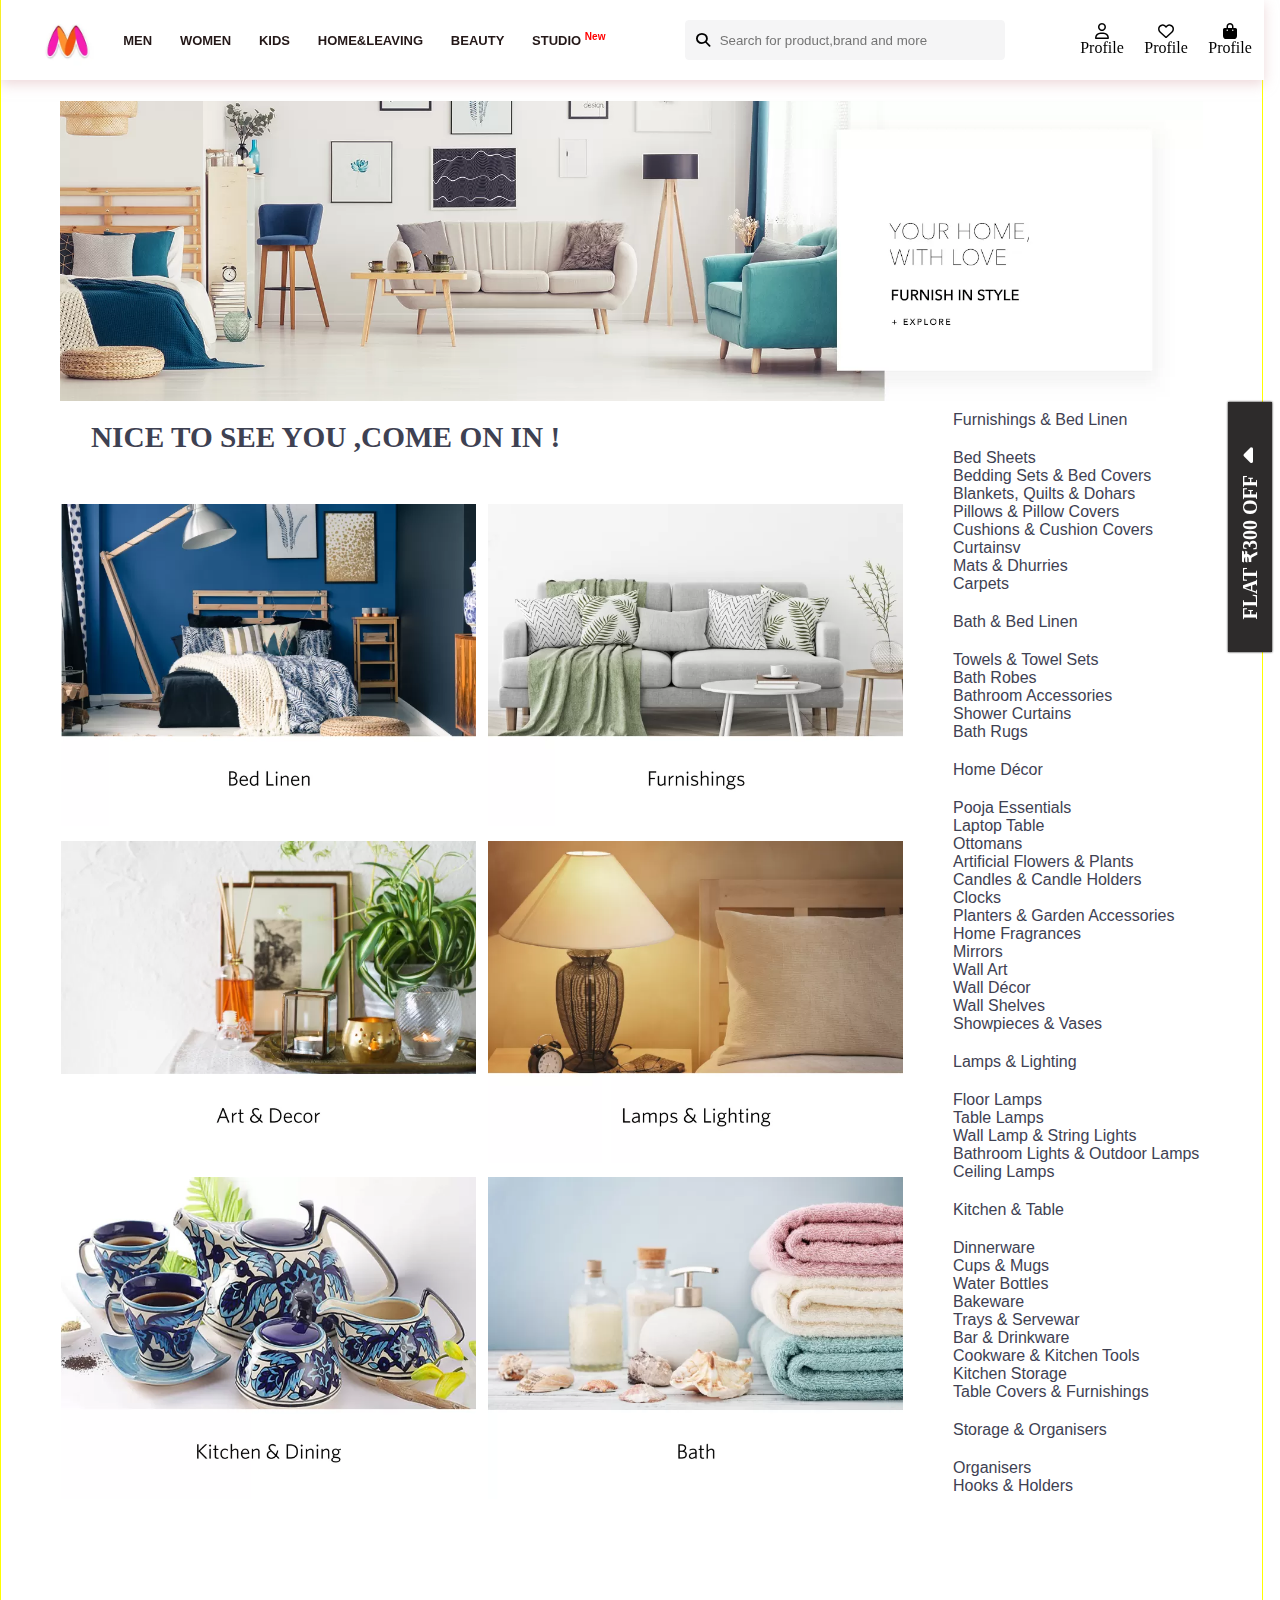
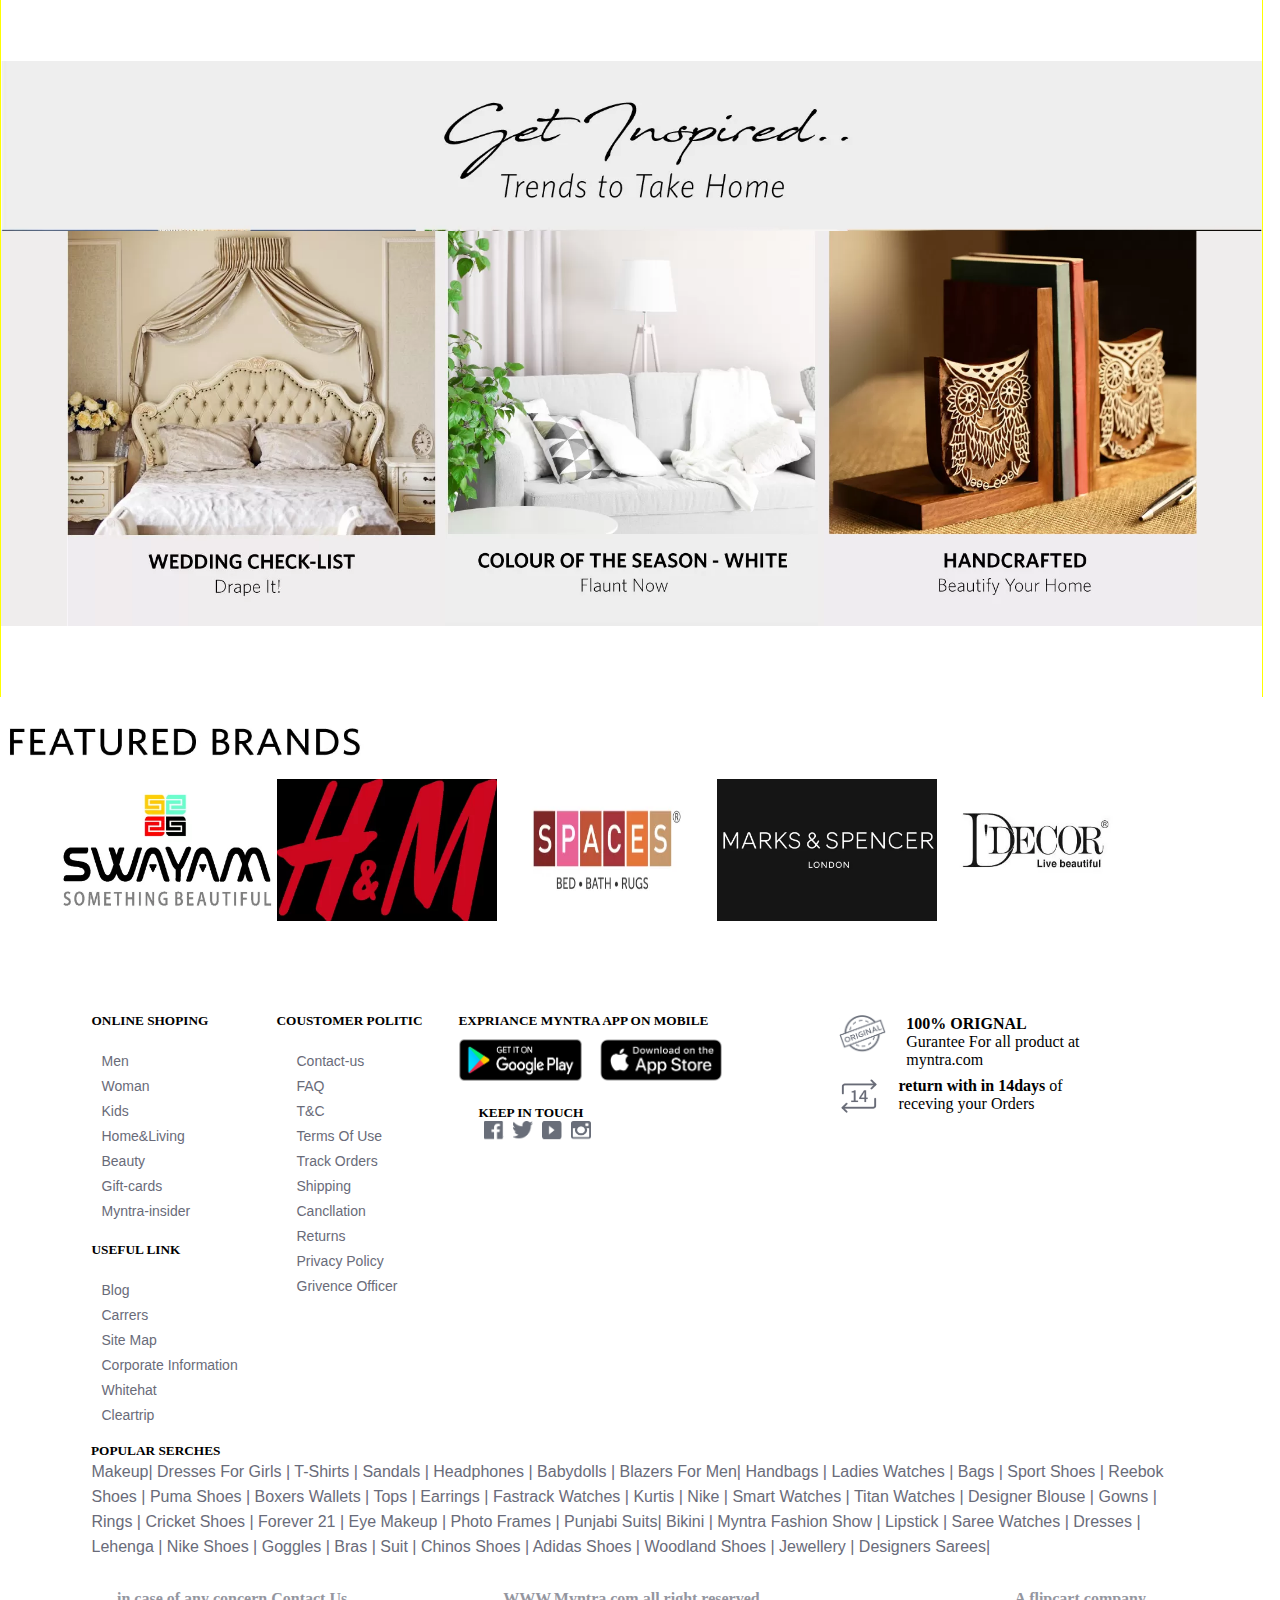
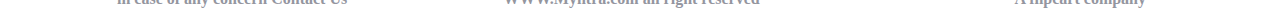
==== commit 55af8ee8: "checking" ====
--- a/home&leaving.html
+++ b/home&leaving.html
@@ -673,7 +673,31 @@
 
      <div class="profile-section">
         <div><i class="fa-regular fa-user"></i>
-        <span>Profile</span></div>
+        <span>Profile</span>
+        <div class="login">
+            <h4 style="color: black;">Welcome</h4>
+            <p>To access account and manage orders</p>
+            <button ><a href="">LOGIN / SIGNIN</a></button>
+                <hr style="margin-top: 30px;">
+                <ul type="none" >
+                    <li>Orders</li>
+                    <li>Wishlist</li>
+                    <li>Gift Cards</li>
+                    <li>Contact Us</li>
+                    <li>Myntra Insider</li>
+                    <li> Myntra Credit
+                        <span style="background-color: red; color: white;">New</span>
+                    </li>
+                    <hr style="margin-top: 30px;">
+                    <li>Coupons</li>
+                    <li>Saved Cards</li>
+                    <li>Saved VPA</li>
+                    <li>Saved Addresses</li>
+                  </ul>
+                  
+
+        </div>
+    </div>
         <div><i class="fa-regular fa-heart"></i>
             <span>Profile</span></div>
             <div><i class="fa-solid fa-bag-shopping"></i>
@@ -689,23 +713,33 @@
         <p style="transform: rotate(180deg);">FLAT ₹300 OFF</p>
      </div>
     <div class="h1">
-        <img src="image/home.jpg" width="100%" height="100%" alt="">
+        <img class="item1" src="image/home.jpg" width="100%" height="100%" alt="">
     </div>
     <div class="h2">
     <div class="h2-1">
         <h3 style="margin-top: 20px; color: #3e4152; margin-left: 30px;">NICE TO SEE YOU ,COME ON IN !</h3>
+     <div class="image">
         <div class="p1">
-            <img class="item1" src="image/bedline.jpg" width="413px" height="100%" alt="">
-            <img class="item1" src="image/furnishing.jpg" width="413px" height="100%" alt="">
+            <div class="p1-1"><img src="image/bedline.jpg" width="100%" height="100%" alt=""></div>
         </div>
         <div class="p2">
-            <img class="item1" src="image/art.jpg" width="413px" height="100%" alt="">
-            <img class="item1" src="image/lamp.jpg" width="413px" height="100%" alt="">
+            <div class="p2-1"><img src="image/furnishing.jpg" width="100%" height="100%" alt=""></div>
         </div>
         <div class="p3">
-            <img class="item1" src="image/kitchan.jpg" width="413px" height="100%" alt="">
-            <img class="item1" src="image/bath.jpg" width="413px" height="100%"  alt="">
-        </div>
+            <div class="p3-1"><img src="image/art.jpg" width="100%" height="100%" alt=""></div>
+        </div>
+        <div class="p4">
+            <div class="p4-1"><img src="image/lamp.jpg" width="100%" height="100%" alt=""></div>
+        </div>
+        <div class="p5">
+            <div class="p5-1"><img src="image/kitchan.jpg" width="100%" height="100%" alt=""></div>
+        </div>
+        <div class="p6">
+            <div class="p6-1"><img src="image/bath.jpg" width="100%" height="100%" alt=""></div>
+        </div>
+        
+     </div>
+     
         
     </div>
     <div class="h2-2">
@@ -764,19 +798,27 @@
      <div class="h3"><img src="image/trend.jpg" width="100%" height="100%" alt=""></div>
      <div class="h4">
         <div class="h4-1">
-            <img src="image/drap.jpg" width="373px" height="395px" alt="">
-            <img src="image/flaunt.jpg" width="373px" height="395px" alt="">
-            <img src="image/b.jpg" width="373px" height="395px" alt="">
-        </div>
+           <div class="k1">
+            <div class="k1-1"><img src="image/drap.jpg" width="100%" height="100%" alt=""></div>
+           </div>
+           <div class="k2">
+            <div class="k2-1"><img src="image/flaunt.jpg" width="100%" height="100%" alt=""></div>
+           </div>
+           <div class="k3">
+            <div class="k3-1"><img src="image/b.jpg" width="100%" height="100%" alt=""></div>
+           </div>
      </div>
      <div class="h5"><img src="image/h5.jpg" width="100%" height="100%" alt=""></div>
      <div class="h6">
         <div class="h6-1">
-            <img src="image/h6-1.webp" width="220px" height="142px" alt="">
-            <img src="image/h6-2.webp" width="220px" height="142px" alt="">
-            <img src="image/h6-3.webp" width="220px" height="91px" alt="">
-            <img src="image/h6-4.webp" width="220px" height="142px" alt="">
-            <img src="image/h6-5.webp" width="220px" height="132px" alt="">
+           <div class="l1"><div class="l1-1"> <img src="image/h6-1.webp" width="220px" height="142px" alt=""></div>
+        </div>
+        <div class="l2"><div class="l2-1"> <img src="image/h6-2.webp" width="220px" height="142px" alt=""></div></div>
+        <div class="l3"><div class="l3-1"> <img src="image/h6-3.webp" width="220px" height="142px" alt=""></div></div>
+        <div class="l4"><div class="l4-1"> <img src="image/h6-4.webp" width="220px" height="142px" alt=""></div></div>
+        <div class="l5"><div class="l5-1"> <img src="image/h6-5.webp" width="220px" height="142px" alt=""></div></div>
+          
+      
         </div>
      </div>
       <div class="top-contain">
--- a/css/style.css
+++ b/css/style.css
@@ -26,6 +26,7 @@
     position: fixed;
     top: 0;
     /* margin-bottom: 30px; */
+    z-index: 1;
 
 }
 .logo{
@@ -81,7 +82,45 @@
     height: 40px;
     /* border: 1px solid pink; */
     display: flex;
-    
+    position: relative;
+    
+}
+.login{
+    width: 291px;
+    height: 432px;
+    /* border: 1px solid red; */
+    position: absolute;
+    top: 60px;
+    background-color: white;
+    opacity: 0;
+    visibility: hidden;
+    transition: 600ms;
+    line-height: 25px;
+    color: gray;
+    font-size: 14px;
+    padding: 20px;
+    border-top: 2px solid red;
+    
+
+
+}
+.profile-section div:nth-child(1):hover .login{
+    opacity: 1;
+    visibility: visible;
+    
+}
+.profile-section div:nth-child(1){
+    cursor: pointer;
+}
+button{
+    width: 150px;
+    height: 30px;
+    border: 1px solid gray;
+    background-color: white;
+    color:red;
+}
+button:hover{
+    border: 1px solid red;
 }
 .profile-section>div{
     width: 33%;
@@ -90,9 +129,14 @@
     flex-direction: column;
     justify-content: center;
     align-items: center;
-
-    
-}
+}
+ .login ul li:hover{
+    font-weight: bold;
+}
+
+
+    
+
 .flat-off{
     width: 1063px;
     height: 83px;
@@ -162,54 +206,54 @@
 
 }
 .banner-10{
-    width: 1063px;
+    width: 100%;
+    height: 330px;
+    /* border: 1px solid blue; */
+    /* margin: auto; */
+    display: flex;
+}
+.banner-11{
+    width: 100%;
     height: 199px;
     /* border: 1px solid blue; */
     margin: auto;
     display: flex;
-}
-.banner-11{
-    width: 1063px;
+    /* margin-top: 70px; */
+}
+.banner-12{
+    width: 100%;
     height: 199px;
     /* border: 1px solid blue; */
     margin: auto;
     display: flex;
     margin-top: 70px;
 }
-.banner-12{
-    width: 1063px;
+.banner-13{
+    width: 100%;
     height: 199px;
     /* border: 1px solid blue; */
     margin: auto;
     display: flex;
     margin-top: 70px;
 }
-.banner-13{
-    width: 1063px;
+.banner-14{
+    width: 100%;
     height: 199px;
     /* border: 1px solid blue; */
     margin: auto;
     display: flex;
     margin-top: 70px;
 }
-.banner-14{
-    width: 1063px;
+.banner-15{
+    width: 100%;
     height: 199px;
     /* border: 1px solid blue; */
     margin: auto;
     display: flex;
     margin-top: 70px;
 }
-.banner-15{
-    width: 1063px;
-    height: 199px;
-    /* border: 1px solid blue; */
-    margin: auto;
-    display: flex;
-    margin-top: 70px;
-}
 .banner-16{
-    width: 1063px;
+    width: 100%;
     height: 199px;
     /* border: 1px solid blue; */
     margin: auto;
@@ -371,10 +415,13 @@
     opacity: 0;
     visibility: hidden;
     box-shadow: 0px 0px 20px grey;
-    transition: 0.5s;
-    
-
-}
+    transition: 200ms;
+
+    
+
+}
+
+
 .c-1{
     width: 216px;
     height: 440px;
@@ -456,6 +503,7 @@
 ul{
     margin-left: 10px;
 }
+
 .mega-menu-2{
     width: 540px;
     height: 450px;
@@ -501,36 +549,115 @@
     /* display: flex; */
     
 }
+.image{
+    width: 842px;
+    height: 1060px;
+    /* border: 1px solid red; */
+    display: flex;
+    justify-content: space-between;
+    flex-wrap: wrap;
+}
 .p1{
-    width: 100%;
+    width: 415px;
     height: 322px;
-    /* border: 1px solid red; */
-    margin-top: 25px;
-    transition: 1s;
-    overflow: hidden;
-
-}
-.item1:hover{
+    /* border: 1px solid black; */
+    overflow: hidden;
+    margin-top: 50px;
+   
+}
+.p1-1{
+    width: 100%;
+    height: 100%;
+    transition: 1s;
+}
+.p1:hover .p1-1{
+    transform: scale(1.1);
+}
+.p2{
     width: 415px;
-    height: 326px;
-    /* flex-shrink: 0; */
-}
-.p2{
-    width: 100%;
     height: 322px;
-    /* border: 1px solid red; */
-    margin-top: 25px;
-
+    /* border: 1px solid black; */
+    overflow: hidden;
+    margin-top: 50px;
+   
+}
+.p2-1{
+    width: 100%;
+    height: 100%;
+    transition: 1s;
+}
+.p2:hover .p2-1{
+    transform: scale(1.1);
 }
 .p3{
-    width: 100%;
+    width: 415px;
     height: 322px;
-    /* border: 1px solid red; */
-    margin-top: 25px;
-
-}
+    /* border: 1px solid black; */
+    overflow: hidden;
+    /* margin-top: -150px; */
+   
+}
+.p3-1{
+    width: 100%;
+    height: 100%;
+    transition: 1s;
+}
+.p3:hover .p3-1{
+    transform: scale(1.1);
+}
+.p4{
+    width: 415px;
+    height: 322px;
+    /* border: 1px solid black; */
+    overflow: hidden;
+    /* margin-top: -150px; */
+   
+}
+.p4-1{
+    width: 100%;
+    height: 100%;
+    transition: 1s;
+}
+.p4:hover .p4-1{
+    transform: scale(1.1);
+}
+.p5{
+    width: 415px;
+    height: 322px;
+    /* border: 1px solid black; */
+    overflow: hidden;
+    /* margin-top: -350px; */
+   
+}
+.p5-1{
+    width: 100%;
+    height: 100%;
+    transition: 1s;
+}
+.p5:hover .p5-1{
+    transform: scale(1.1);
+}
+.p6{
+    width: 415px;
+    height: 322px;
+    /* border: 1px solid black; */
+    overflow: hidden;
+    /* margin-top: -350px; */
+   
+}
+.p6-1{
+    width: 100%;
+    height: 100%;
+    transition: 1s;
+}
+.p6:hover .p6-1{
+    transform: scale(1.1);
+}
+
+
+
 .offer{
-    width: 208px;
+    width: 250px;
     height: 44px;
     box-shadow: 0px 0px 2px black;
     margin: 100px auto;
@@ -538,12 +665,12 @@
     justify-content: center;
     align-items: center;
     transform: rotateZ(90deg);
-    background-color: gray;
+    background-color: rgb(45, 43, 43);
     font-size: 20px;
     color: white;
     font-weight: bolder;
     position: fixed;
-    right: -80px;
+    right: -95px;
     top: 45%;
 
 }
@@ -594,26 +721,163 @@
     height: 395px;
     /* border: 1px solid green; */
     margin: auto;
+    display: flex;
+    justify-content: space-between;
+}
+.k1{
+    width:373px ;
+    height: 395px;
+    /* border: 1px solid red; */
+    overflow: hidden;
+
+}
+.k1-1{
+    width: 100%;
+    height: 100%;
+    transition: 1s;
+}
+.k1:hover .k1-1{
+    transform: scale(1.1);
+}
+.k2{
+    width:373px ;
+    height: 395px;
+    /* border: 1px solid red; */
+    overflow: hidden;
+    
+    
+    
+
+}
+.k2-1{
+    width: 100%;
+    height: 100%;
+    transition: 1s;
+}
+.k2:hover .k2-1{
+    transform: scale(1.1);
+}
+.k3{
+    width:373px ;
+    height: 395px;
+    /* border: 1px solid red; */
+    overflow: hidden;
+    
+    
+    
+
+}
+.k3-1{
+    width: 100%;
+    height: 100%;
+    transition: 1s;
+}
+.k3:hover .k3-1{
+    transform: scale(1.1);
 }
 .h5{
     width: 100%;
     height: 153px;
     /* border: 1px solid red; */
 }
+
 .h6{
     width: 100%;
     height: 216px;
     /* border: 1px solid black; */
 }
+
 .h6-1{
     width: 1150px;
     height: 216px;
     margin: auto;
     /* border: 1px solid green; */
-}
-
-
-
-
-
-
+    transition: 1s;
+    display: flex;
+    
+}
+.l1{
+    width:220px ;
+    height: 142px;
+    overflow: hidden;
+    
+}
+.l1-1{
+    width: 100%;
+    height: 100%;
+    transition: 1s;
+
+}
+.l1:hover .l1-1{
+    transform: scale(1.1);
+}
+.l2{
+    width:220px ;
+    height: 142px;
+    overflow: hidden;
+    
+}
+.l2-1{
+    width: 100%;
+    height: 100%;
+    transition: 1s;
+
+}
+.l2:hover .l2-1{
+    transform: scale(1.1);
+}
+.l3{
+    width:220px ;
+    height: 142px;
+    overflow: hidden;
+   
+    
+}
+.l3-1{
+    width: 100%;
+    height: 100%;
+    transition: 1s;
+
+}
+.l3:hover .l3-1{
+    transform: scale(1.1);
+}
+.l4{
+    width:220px ;
+    height: 142px;
+    overflow: hidden;
+   
+    
+}
+.l4-1{
+    width: 100%;
+    height: 100%;
+    transition: 1s;
+
+}
+.l4:hover .l4-1{
+    transform: scale(1.1);
+}
+.l5{
+    width:220px ;
+    height: 142px;
+    overflow: hidden;
+   
+    
+}
+.l5-1{
+    width: 100%;
+    height: 100%;
+    transition: 1s;
+
+}
+.l5:hover .l5-1{
+    transform: scale(1.1);
+}
+
+
+
+
+
+
+
